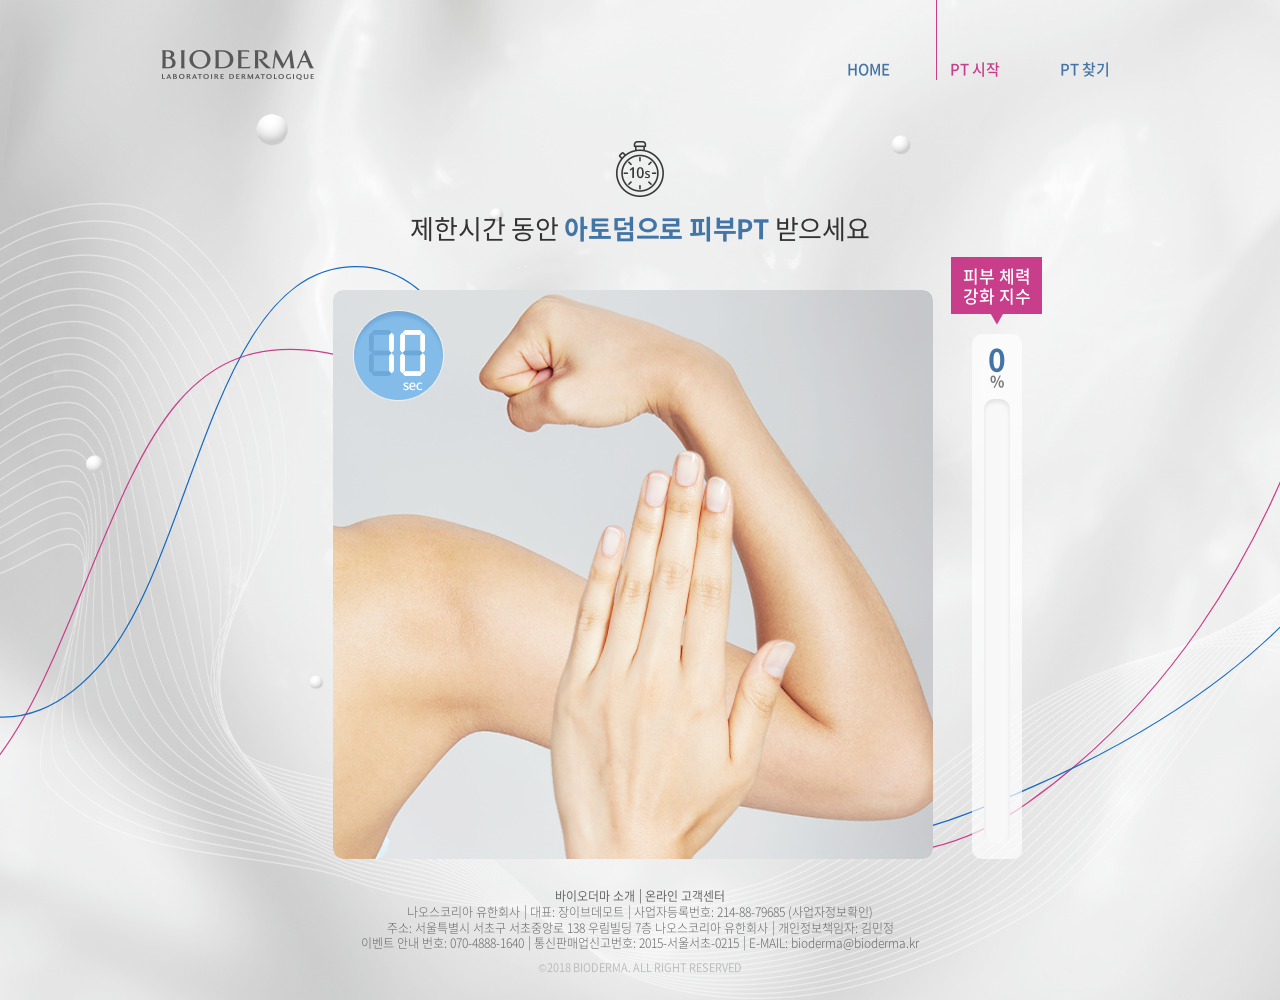
==== body_game.html @ 0d3c4e8d "피시 게임 수정" ====
<!DOCTYPE html>
<html lang="ko">
	<head>
		<meta charset="UTF-8">
		<title>Document</title>
		<link rel="stylesheet" href="./css/reset.css">
		<link rel="stylesheet" href="./css/style.css">
		<script src="./js/snap.svg-min.js"></script>
		<script src="./js/jquery-3.3.1.min.js"></script>
		<script src="./js/jquery-ui.min.js"></script>
		<script src="http://dmaps.daum.net/map_js_init/postcode.v2.js"></script>
		<script src="./js/main.js"></script>
	</head>
	<body>
		<div id="container">
			<div class="content sub game body-selected">
				<div id="header">
					<div class="inner">
						<div class="logo">
							<img src="./images/header_logo.png" alt="">
						</div>
						<ul class="menu">
							<li><a href="javascript:void(0)">HOME</a></li>
							<li class="is-active"><a href="javascript:void(0)">PT 시작</a></li>
							<li><a href="javascript:void(0)">PT 찾기</a></li>
						</ul>
					</div>
				</div>
				<div class="wrapper">
					<div class="balls"></div>
					<div class="svg-wrapper pink">
						<svg 
							 xmlns="http://www.w3.org/2000/svg"
							 xmlns:xlink="http://www.w3.org/1999/xlink"
							 width="2166.8px" height="1004.8px" id="svg-line-pink" class="svg-line" preserveAspectRatio="none">
							<path fill-rule="evenodd"  stroke="rgb(201, 62, 139)" stroke-width="1.2px" stroke-linecap="butt" stroke-linejoin="miter" fill="none"
								  d="M0.600,750.600 C0.600,750.600 66.530,800.747 149.600,616.600 C232.670,432.452 262.264,274.469 425.600,302.600 C588.936,330.731 652.941,556.025 729.600,665.600 C819.631,794.290 983.456,854.587 1126.600,753.600 C1259.350,659.946 1359.053,516.624 1418.600,330.600 C1478.147,144.576 1531.098,-40.179 1728.600,8.600 C1890.069,48.479 1925.967,153.386 2165.600,187.600 L2164.600,1003.600 L101.600,1003.600 L0.600,750.600 Z"/>
						</svg>
						<!--
<svg 
xmlns="http://www.w3.org/2000/svg"
xmlns:xlink="http://www.w3.org/1999/xlink"
id="svg-line-pink" class="svg-line" viewbox="150 180 2166 1004" preserveAspectRatio="none">
<path fill-rule="evenodd"  stroke="rgb(201, 62, 139)" stroke-width="1.2px" stroke-linecap="butt" stroke-linejoin="miter" fill="none"
d="M0.600,750.600 C0.600,750.600 66.530,800.747 149.600,616.600 C232.670,432.452 262.264,274.469 425.600,302.600 C588.936,330.731 652.941,556.025 729.600,665.600 C819.631,794.290 983.456,854.587 1126.600,753.600 C1259.350,659.946 1359.053,516.624 1418.600,330.600 C1478.147,144.576 1531.098,-40.179 1728.600,8.600 C1890.069,48.479 1925.967,153.386 2165.600,187.600 L2164.600,1003.600 L101.600,1003.600 L0.600,750.600 Z"/>
</svg>
-->
					</div>
					<div class="svg-wrapper blue">
						<svg 
							 xmlns="http://www.w3.org/2000/svg"
							 xmlns:xlink="http://www.w3.org/1999/xlink"
							 width="2069.8px" height="1017.8px" id="svg-line-blue" class="svg-line">
							<path fill-rule="evenodd"  stroke="rgb(23, 106, 193)" stroke-width="1.2px" stroke-linecap="butt" stroke-linejoin="miter" fill="none"
								  d="M0.600,680.600 C0.600,680.600 82.155,757.290 171.600,649.600 C261.045,541.910 280.444,259.368 420.600,256.600 C560.756,253.832 566.897,515.139 630.600,677.600 C686.709,820.696 856.548,870.751 1031.600,804.600 C1176.747,749.750 1434.281,627.135 1475.783,381.813 C1497.025,256.250 1497.677,2.360 1674.600,0.600 C1859.533,-1.239 1914.162,397.679 2058.600,398.600 L2068.600,1016.600 L8.600,1016.600 L0.600,680.600 Z"/>
						</svg>
					</div>
					<div class="visual-wrap">
						<div class="title-group">
							<div class="object">
								<img src="./images/game_obj_clock.png" alt="">
							</div>
							<div class="text">
								제한시간 동안 <b>아토덤으로 피부PT</b> 받으세요
							</div>
						</div>
						<div class="game-container">
							<div class="pre-layer"></div>
							<div class="frame">
								<div class="bg">
									<img src="./images/game_body_frame_01.png" alt="">
								</div>
								<div class="hand" id="hand">
									<img src="./images/game_hand2.png" alt="">
								</div>
								<div class="guide-text guide-obj">
									<div class="pre-count">3</div>
									<div class="text">
										제한시간 10초동안<br>
										<b>아토덤 크림을 빠르게 펴발라주면</b><br>
										스킨PT성공! 
									</div>
								</div>
								<div class="guide-line guide-obj">
									<img src="./images/game_pre_line.png" alt="">
								</div>
								<div class="timer">
									<div class="bg"></div>
									<div id="count">
										<img src="./images/timer_10.png" alt="">
									</div>
								</div>
							</div>
							<div class="gage-wrap">
								<div class="msg-box">
									<span>피부 체력</span>
									<span>강화 지수</span>
								</div>
								<div class="inner">
									<div class="percent">
										<span class="num" id="percent-num">0</span>
										<span>%</span>
									</div>
									<div class="gage-bg">
										<div class="gage" id="gage"></div>
									</div>
								</div>
							</div>
						</div>
					</div>
				</div>
				<div id="footer">
					<ul>
						<li><a href="#">바이오더마 소개</a></li>
						<li><a href="#">온라인 고객센터</a></li>
					</ul>
					<ul>
						<li>나오스코리아 유한회사</li>
						<li>대표: 장이브데모트</li>
						<li>사업자등록번호: 214-88-79685 <a href="#">(사업자정보확인)</a></li>
					</ul>
					<ul>
						<li>주소: 서울특별시 서초구 서초중앙로 138 우림빌딩 7층 나오스코리아 유한회사</li>
						<li>개인정보책임자: 김민정</li>
					</ul>
					<ul>
						<li>이벤트 안내 번호: 070-4888-1640</li>
						<li>통신판매업신고번호: 2015-서울서초-0215</li>
						<li>E-MAIL: bioderma@bioderma.kr</li>
					</ul>
					<p>©2018  BIODERMA.  ALL RIGHT RESERVED</p>
				</div>
			</div>
		</div>
		<div class="popup pt-pass" id="pt-pass">
			<button type="button" class="popup-close" data-popup="@close"></button>
			<div class="inner">
				<div class="title-block">
					<img src="./images/popup_title_img_cup.png" alt="">
					<h5>PT에 통과하셨습니다<i>!</i></h5>
					<p>당신에게 맞는 PT크림을 보내드릴게요</p>
				</div>
				<div class="tab-block">
					<div class="tab-wrapper init-state">
						<div class="tab light" data-tab-target="light">
							<div class="gage">
								<span></span>
								<span></span>
								<span></span>
								<span></span>
								<span class="bg"></span>
								<span class="bg"></span>
							</div>
							<div class="text">
								<p>라이트 PT</p>
								<span>Light</span>
							</div>
							<div class="view">
								view
							</div>
						</div>
						<div class="tab medium" data-tab-target="medium">
							<div class="gage">
								<span></span>
								<span></span>
								<span class="bg"></span>
								<span class="bg"></span>
								<span class="bg"></span>
								<span class="bg"></span>
							</div>
							<div class="text">
								<p>미디움 PT</p>
								<span>Medium</span>
							</div>
							<div class="view">
								view
							</div>
						</div>
						<div class="tab heavy" data-tab-target="heavy">
							<div class="gage">
								<span class="bg"></span>
								<span class="bg"></span>
								<span class="bg"></span>
								<span class="bg"></span>
								<span class="bg"></span>
								<span class="bg"></span>
							</div>
							<div class="text">
								<p>헤비 PT</p>
								<span>Heavy</span>
							</div>
							<div class="view">
								view
							</div>
						</div>
					</div>
					<div class="content-opened">
						<div class="tab-wrapper">
							<div class="tab" data-tab-target="light">
								<span>라이트 PT</span>
							</div>
							<div class="tab" data-tab-target="medium">
								<span>미디움 PT</span>
							</div>
							<div class="tab" data-tab-target="heavy">
								<span>헤비 PT</span>
							</div>
						</div>
						<div class="tab-contents">
							<div class="content light">
								<img src="./images/tab_content_light.png" alt="">
							</div>
							<div class="content medium">
								<img src="./images/tab_content_medium.png" alt="">
							</div>
							<div class="content heavy">
								<img src="./images/tab_content_heavy.png" alt="">
							</div>
						</div>
					</div>
				</div>
				<div class="check-block">
					<div class="check-wrapper">
						<div class="check is-checked">
							<div class="checkbox"></div>
						</div>
						<div class="check">
							<div class="checkbox"></div>
						</div>
						<div class="check">
							<div class="checkbox"></div>
						</div>
					</div>
				</div>
				<div class="check-guide-msg">
					체크리스트를 확인하고 나에게 맞는 PT 크림을 선택해주세요
				</div>
				<div class="input-block">
					<div class="input-group">
						<div class="guide">
							<span>이름</span>
						</div>
						<div class="input">
							<input type="text">
						</div>
					</div>
					<div class="input-group n3">
						<div class="guide">
							<span>전화번호</span>
						</div>
						<div class="input">
							<input type="tel">
							<span>-</span>
							<input type="tel">
							<span>-</span>
							<input type="tel">
						</div>
					</div>
					<div class="input-group">
						<div class="guide">
							<span>주소</span>
						</div>
						<div class="input">
							<input type="text" id="mb_addr1" readonly style="padding-right: 20px;text-overflow: ellipsis;">
							<button type="button" class="search find-addr"></button>
						</div>
					</div>
					<div class="input-group">
						<div class="guide">
							<span style="color: #ffffff;">주소2</span>
						</div>
						<div class="input">
							<input type="text">
						</div>
					</div>
				</div>
				<div class="input-guide-msg">
					입력하신 정보로 경품이 발송되니 정확하게 입력해주세요<br>
					부정확한 정보 입력으로 경품 미발송은 책임지지 않습니다
				</div>
				<div class="terms-block">
					<div class="terms-group">
						<a class="view-terms" data-popup="#terms1">
							*  개인 정보 수집 및 이용약관보기
							<img src="./images/terms_arrow.png" alt="">
						</a>
						<div class="check">
							<label for="agree1">개인 정보 수집 및 이용에 동의합니다</label>
							<input type="checkbox" class="" id="agree1">
							<span class="checkbox"></span>
							<label for="agree1" class="check-target"></label>
						</div>
					</div>
					<div class="terms-group">
						<a class="view-terms" data-popup="#terms2">
							*  개인 정보 취급 위탁 약관 보기
							<img src="./images/terms_arrow.png" alt="">
						</a>
						<div class="check">
							<label for="agree2">개인 정보 취급 위탁에 동의합니다</label>
							<input type="checkbox" id="agree2">
							<span class="checkbox"></span>
							<label for="agree2" class="check-target"></label>
						</div>
					</div>
				</div>
				<button type="button" class="btn-result">
					PT 결과 보기
				</button>
			</div>
		</div>
		<div class="popup pt-result" id="pt-result">
			<button type="button" class="popup-close" data-popup="@close"></button>
			<div class="inner">
				<div class="title-block custom-border">
					<img src="./images/popup_title_img_medi.png" alt="">
					<div class="wrap">
						<h5>PT 결과</h5>
						<p>
							<span>Crème</span>
							<span>PP Baume</span>
							<span>Intensive Baume</span>
						</p>
					</div>
				</div>
				<div class="text-block">
					<p class="your-status">
						미디움 PT를 선택한 당신은 <b>만성 건성</b>입니다
					</p>
					<p class="need">
						아토덤 PP밤으로 피부 PT가 필요합니다
					</p>
				</div>
				<div class="img-block">
					<img src="./images/popup_atoderm_img.png" alt="">
				</div>
				<div class="table-block custom-border">
					<div class="table">
						<div class="row">
							<div class="col icon _1"></div>
							<div class="col"><span>이름</span></div>
							<div class="col"><span>안 다 영</span></div>
						</div>
						<div class="row">
							<div class="col icon _2"></div>
							<div class="col"><span>선택한 PT</span></div>
							<div class="col"><span>미디움 PT</span></div>
						</div>
						<div class="row">
							<div class="col icon _3"></div>
							<div class="col"><span>현재 상태</span></div>
							<div class="col"><span>만성 건성</span></div>
						</div>
						<div class="row">
							<div class="col icon _4"></div>
							<div class="col"><span>필요한 PT 크림</span></div>
							<div class="col"><span>아토덤 PP밤</span></div>
						</div>
					</div>
					<div class="guide-msg">(선택하신 PT에 맞는 샘플 키트는 다음주에 일괄 배송됩니다)</div>
				</div>
				<div class="caution-block">
					<p>- 부정한 방법으로 이벤트 참여시 당첨 선발에서 제외됩니다.</p>
					<p>- 입력하신 정보로 경품이 발송되오니 부정확한 정보 입력으로 인한 경품 미발송은 책임지지 않습니다.</p>
					<p>- 개인정보취급 및 수집/위탁 약관에 미동의시 이벤트에 참여할 수 없습니다.</p>
					<p>- 이벤트 일정 및 경품은 사정에 따라 변경 될 수 있습니다. 변경 시 홈페이지에서 재공지됩니다.</p>
					<p>- 이벤트 및 경품 문의  dy.ahn@minivertising.kr </p>
					<p>070-4888-3804(평일 10:00~18:00/점심시간 제외 13:00~14:00)</p>
				</div>
			</div>
		</div>
		<div class="popup terms _1" id="terms1">
			<button type="button" class="popup-close" data-popup="@close"></button>
			<div class="inner">
				<img src="./images/popup_terms1_cnt.jpg" alt="">
			</div>
		</div>
		<div class="popup terms _2" id="terms2">
			<button type="button" class="popup-close" data-popup="@close"></button>
			<div class="inner">
				<img src="./images/popup_terms2_cnt.jpg" alt="">
			</div>
		</div>
		<!--		<input type="button" id="sample-btn" data-popup="#pt-pass">-->
		<script type="text/javascript">
			$(window).on('load', function() {
				//				$('#sample-btn').trigger('click');
			});

			$('#pt-pass .check-block .check').on('click', function() {
				var $parent = $(this).parent();
				$parent.find('.check').not(this).removeClass('is-checked');
				$(this).addClass('is-checked');
				//				$('.tab-contents').find('.content').not(tabTarget).hide();
				//				$('.tab-contents').find('.'+tabTarget).show();
			});

			$('.tab-wrapper .tab').on('click', function() {
				var $parent = $(this).parent();
				var tabTarget = $(this).data('tab-target');
				if($parent.hasClass('init-state')) {
					$('.tab-block .content-opened').show();
					//					$('.tab-contents').find('.content').not(tabTarget).hide();
					//					$('.tab-contents').find.(tabTarget).show();
				}
				$('.tab-contents').find('.content').not(tabTarget).hide();
				$('.tab-contents').find('.'+tabTarget).show();
			})
			$('#hand').draggable({
				axis: "x",
				revert: true,
				revertDuration: 250,
				snap: true,
				snapMode: "inner",
				start: function( event, ui ) {
					if(!gameController.firstPower) {
						gameController.firstPower = true;
						timer(0);
					}
				},
				drag: function( event, ui ) {
					gameController.dragging = true;
					if(gameController.point<=gameController.goalPoint) {
						setTimeout(function() {
							var percentage = Math.floor((gameController.point/gameController.goalPoint)*100);
							gameController.point++;
							$('#percent-num').text(percentage);
							$('#gage').css('height', percentage+'%');
						}, 10);
					} else {
						$('.frame .bg img').attr('src', './images/game_body_frame_07.png');
						//						alert("게임 클리어")
						gameController.clearFlag = true;
						return false;
					}
				},
				stop: function( event, ui) {
					gameController.dragging = false;
					if(!gameController.clearFlag) {
						gageDown();
					}
				}
			});

			//			수정 안되게
			var gameController = {
				firstPower: false,
				dragging: false,
				clearFlag: false,
				overFlag: false,
				point: 0,
				time: 10,
				goalPoint: 300
			}

			function gageDown() {
				if(!gameController.dragging && gameController.point>0) {
					setTimeout(function() {
						var percentage = Math.floor((gameController.point/gameController.goalPoint)*100);
						gameController.point--;
						$('#percent-num').text(percentage);
						$('#gage').css('height', percentage+'%');
						gageDown();
					}, 30);
				} else {
					return false;
				}
			}

			function timer(time) {
				if(gameController.time>0) {
					if(!gameController.clearFlag && !gameController.overFlag) {
						setTimeout(function() {
							gameController.time--;
							if(gameController.point<30) {
								$('.frame .bg img').attr('src', './images/game_body_frame_01.png');
						    } else if(gameController.point>30 && gameController.point<70) {
								$('.frame .bg img').attr('src', './images/game_body_frame_02.png');	
							} else if(gameController.point>70 && gameController.point<150) {
								$('.frame .bg img').attr('src', './images/game_body_frame_03.png');	
							} else if(gameController.point>150 && gameController.point<190) {
								$('.frame .bg img').attr('src', './images/game_body_frame_04.png');	
							} else if(gameController.point>190 && gameController.point<240) {
								$('.frame .bg img').attr('src', './images/game_body_frame_05.png');	
							} else if(gameController.point>240 && gameController.point<280) {
								$('.frame .bg img').attr('src', './images/game_body_frame_06.png');	
							} else {
								$('.frame .bg img').attr('src', './images/game_body_frame_07.png');
							}
							$('#count img').attr('src', './images/timer_'+gameController.time+'.png');
							timer(1000);
						}, time);
					}
				} else {
					//					time out!
					alert("게임 오버");
					gameController.overFlag = true;
					gameController.point = 0;
					gameController.firstPower = false;
					gameController.dragging = false;
				}
			}
			//			var svg1 = document.getElementById("svg-shape1");
			//			var svg2 = document.getElementById("svg-shape2");
			//			var s1 = Snap(svg1);
			//			var s2 = Snap(svg2);
			//
			//			var svgPath1 = Snap.select('#svg-path1');
			//			var svgPath2 = Snap.select('#svg-path2');
			//
			//			var svg1Points = svgPath1.node.getAttribute('d');
			//			var svg2Points = svgPath2.node.getAttribute('d');
			//
			//			svgPath1.animate({ d: svg2Points }, 1800, mina.easeinout, svgChange(svgPath1, svg2Points));  
			//			svgPath2.animate({ d: svg1Points }, 1800, mina.easeinout, svgChange(svgPath2, svg1Points));  
			//
			//
			//			function svgChange(el, currentPoints) {
			//				var targetPoints = '';
			//				if(currentPoints == svg1Points) {
			//					targetPoints = svg2Points;
			//				} else {
			//					targetPoints = svg1Points;
			//				}
			//				setTimeout(function() {
			//					el.animate({ d: targetPoints }, 1800, mina.easeinout, svgChange(el, targetPoints));
			//				}, 1800);
			//			}
			//
			//			(function($){
			//				var x;
			//				var y;
			//				var waves = $('.wave').each(function(){
			//					this.np = 0;
			//					this.ep = 0;
			//					this.yp = 0;
			//					this.lv = this.getAttribute('data-wave')*1;
			//				});
			//				function move(){
			//					this.ep = this.lv*x;
			//					this.yp = this.lv*y;
			//				}
			//				function loop() {
			//					this.np = this.np + (this.ep - this.np)*0.1;
			//					this.yp = this.yp + (this.yp - this.yp)*0.1;
			//					this.style.transform = "translate("+this.np+'px'+", "+this.yp+'px'+")";
			//					//			this.style.transform = "translate("+this.np+'px'+")";
			//				}
			//				$(window).on('mousemove', function(e){
			//					x = (e.clientX - $(window).width()/2) / 50;
			//					y = (e.clientY - $(window).height()/2) / 50;
			//					waves.each(move);
			//				});
			//
			//				setInterval(function(){
			//					waves.each(loop);
			//				},33);
			//			})(jQuery);

		</script>
	</body>
</html>
---- css/style.css ----
@font-face {
	font-family: 'Noto Sans Korean';
	font-style: normal;
	font-weight: 100;
	src: local("Noto Sans Thin"), local("NotoSans-Thin"), url(../fonts/NotoSansKR-Thin.eot), url(../fonts/NotoSansKR-Thin.eot?#iefix) format("embedded-opentype"), url(../fonts/NotoSansKR-Thin.woff) format("woff"), url(../fonts/NotoSansKR-Thin.otf) format("opentype");
}

@font-face {
	font-family: 'Noto Sans Korean';
	font-style: normal;
	font-weight: 300;
	src: local("Noto Sans Light"), local("NotoSans-Light"), url(../fonts/NotoSansKR-Light.eot), url(../fonts/NotoSansKR-Light.eot?#iefix) format("embedded-opentype"), url(../fonts/NotoSansKR-Light.woff) format("woff"), url(../fonts/NotoSansKR-Light.otf) format("opentype");
}

@font-face {
	font-family: 'Noto Sans Korean';
	font-style: normal;
	font-weight: 400;
	src: local("Noto Sans DemiLight"), local("NotoSans-DemiLight"), url(../fonts/NotoSansKR-DemiLight.eot), url(../fonts/NotoSansKR-DemiLight.eot?#iefix) format("embedded-opentype"), url(../fonts/NotoSansKR-DemiLight.woff) format("woff"), url(../fonts/NotoSansKR-DemiLight.otf) format("opentype");
}

@font-face {
	font-family: 'Noto Sans Korean';
	font-style: normal;
	font-weight: 500;
	src: local("Noto Sans Regular"), local("NotoSans-Regular"), url(../fonts/NotoSansKR-Regular.eot), url(../fonts/NotoSansKR-Regular.eot?#iefix) format("embedded-opentype"), url(../fonts/NotoSansKR-Regular.woff) format("woff"), url(../fonts/NotoSansKR-Regular.otf) format("opentype");
}

@font-face {
	font-family: 'Noto Sans Korean';
	font-style: normal;
	font-weight: 700;
	src: local("Noto Sans Medium"), local("NotoSans-Medium"), url(../fonts/NotoSansKR-Medium.eot), url(../fonts/NotoSansKR-Medium.eot?#iefix) format("embedded-opentype"), url(../fonts/NotoSansKR-Medium.woff) format("woff"), url(../fonts/NotoSansKR-Medium.otf) format("opentype");
}

@font-face {
	font-family: 'Noto Sans Korean';
	font-style: normal;
	font-weight: 800;
	src: local("Noto Sans Bold"), local("NotoSans-Bold"), url(../fonts/NotoSansKR-Bold.eot), url(../fonts/NotoSansKR-Bold.eot?#iefix) format("embedded-opentype"), url(../fonts/NotoSansKR-Bold.woff) format("woff"), url(../fonts/NotoSansKR-Bold.otf) format("opentype");
}

*,
*:before,
*:after {
	-webkit-box-sizing: border-box;
	box-sizing: border-box;
	margin: 0;
	padding: 0;
	line-height: 1.3;
	font-family: "Noto Sans Korean", sans-serif;
}

html, body {
	margin: 0;
	padding: 0;
	height: 100%;
	line-height: 1.2;
	color: #333333;
}
input[type="text"],
input[type="tel"],
button {
	font-family: "Noto Sans Korean", sans-serif;
}
button {
	cursor: pointer;
}
input[type="checkbox"] {
	position: absolute;
	top: 2px;
	right: 5px;
	font-size: 0;
	cursor: pointer;
	background: none;
	border: 0;
	z-index: 3;
	width: 13px;
	height: 13px;
	border-radius: 0;
	-webkit-appearance: none;
	-moz-appearance: none;
	appearance: none;
	-webkit-tap-highlight-color: none;
}
input[type="checkbox"]:focus {
	outline: 0;
	background: none;
}

#header {
	position: fixed;
	top: 0;
	left: 0;
	right: 0;
	z-index: 98;
}
#header .inner {
	position: relative;
	min-width: 1000px;
	max-width: 1000px;
	margin: 0 auto;
	padding: 60px 0;
}
#header .logo {
	position: absolute;
	top: 50px;
	left: 22px;
}
#header .menu {
	float: right;
	font-size: 0;
}
#header .menu li {
	display: inline-block;
	position: relative;
	padding: 0 30px;
	font-size: 15px;
	font-weight: 700;
	color: #4374a6;
}
#header .menu li:hover,
#header .menu li.is-active {
	color: #c93e8b;
}
#header .menu li:after {
	content: '';
	position: absolute;
	display: block;
	left: 16px;
	bottom: 0;
	height: 0;
	width: 1px;
	background: #c93e8b;
}
#header .menu li.is-active:after {
	height: 93px;
}
#footer {
	position: fixed;
	width: 100%;
	bottom: 0;
	left: 0;
	padding: 25px 0;
	background: rgba(255, 255 ,255 ,0.3);
	text-align: center;
	z-index: 98;
}
#footer ul {
	display: block;
	font-size: 0;
}
#footer ul li {
	display: inline-block;
	position: relative;
	font-size: 12px;
	margin-right: 10px;
	font-weight: 300;
	color: #686868;
}
#footer ul li:last-child {
	margin-right: 0;
}
#footer ul:first-child li {
	font-weight: 500;
}
#footer ul li:after {
	content: "|";
	display: inline-block;
	position: absolute;
	top: -1px;
	right: -7px;
}
#footer ul li:last-child:after {
	content: none;
}
#footer p {
	margin-top: 9px;
	font-size: 11px;
	color: #b9b9b9;
}
.content.main {
	position: relative;
	height: 100vh;
	min-height: 1000px;
	background: url(../images/main_bottom_line.png), url(../images/main_bg.png);
	background-position: 50% 100%, 50%;
	background-size: 100% 798px, cover;
	background-repeat: no-repeat;
/*	background: url(../images/main_bg.png) 50% / cover no-repeat;*/
}
.content.sub {
	position: relative;
	height: 100vh;
	min-height: 1000px;
	background: url(../images/sub_bottom_line.png), url(../images/main_bg.png);
	background-position: 50% 100%, 50%;
	background-size: 100% 798px, cover;
	background-repeat: no-repeat;
}
.content > .wrapper {
	text-align: center;
	font-size: 0;
	height: 100%;
}
.content .wrapper .balls {
	position: absolute;
	top: 11.4%;
	left: 6.7%;
	width: 76%;
	height: 63.5%;
	background: url(../images/main_balls.png) 0 0 / cover no-repeat;
	z-index: 4;
	pointer-events: none;
}
.content > .wrapper .visual-wrap {
	position: relative;
	display: inline-block;
	z-index: 9;
}
.content.main > .wrapper .visual-wrap {
	width: 800px;
	height: 800px;
	top: 50%;
	margin-top: -400px;
}
.content.main .visual-wrap svg {
	position: absolute;
	top: 0;
	left: 0;
}
.content.main .visual-wrap .title,
.content.main .visual-wrap .people {
	position: absolute;
	will-change: transform;
	-webkit-transition-timing-function: ease-out;
	transition-timing-function: ease-out;
}
/*
.content.main .visual-wrap .back {
	top: 170px;
	left: 50%;
	margin-left: -353px;
	z-index: 1;
}
*/
.content.main .visual-wrap .people {
	top: 125px;
	left: 50%;
	margin-left: -314px;
	z-index: 2;
}
/*
.content.main .visual-wrap .front {
	top: 343px;
	left: 50%;
	margin-left: -33px;
	z-index: 3;
}
*/
.content.main .visual-wrap .title {
	top: 140px;
	left: 50%;
	margin-left: -400px;
	z-index: 3;
}
.content.main .visual-wrap .text-group {
	position: absolute;
	top: 224px;
	left: 50%;
	margin-left: 50px;
	min-width: 450px;
	z-index: 4;
}
.content.main .visual-wrap .text-group p {
	font-size: 18px;
	font-weight: 300;
	color: #4374a6;
	text-align: left;
	letter-spacing: -0.5px;
	line-height: 14px;
	margin-top: 5px;
	word-break: keep-all;
}
.content.main .visual-wrap .text-group p:first-child {
	font-weight: 700;
	margin-top: 0;
	margin-bottom: 12px;
}
.content.main .visual-wrap .btn-group {
	position: absolute;
	top: 486px;
	left: 50%;
	margin-left: 210px;
	z-index: 4;
}
.content.main .visual-wrap .btn-group button {
	display: block;
	width: 206px;
	height: 50px;
	border-radius: 23px;
	background-color: #4374a6;
	font-size: 19px;
	font-weight: 500;
	color: #ffffff;
}
.content.main .visual-wrap .btn-group button:last-child {
	background-color: #84bce9;
	margin-top: 19px;
}
.content.sub > .wrapper {
	display: table;
	table-layout: fixed;
	width: 100%;
	height: 100%;
	overflow: hidden;
}
.content.sub > .wrapper .visual-wrap {
	width: 100%;
	display: table-cell;
	vertical-align: middle;
}
.content.sub > .wrapper .visual-wrap .title-group {
	margin-bottom: 45px;
}
.content.game > .wrapper .visual-wrap .title-group .object {
	width: 48px;
	height: 56px;
	margin: 0 auto 15px;
}
.content.game .game-container .guide-obj {
	display: none;
}
.content.game .game-container.started .pre-layer {
/*	display: none;*/
}
.content.game .pre-layer {
	display: none;
	position: fixed;
	top: 120px;
	left: 0;
	right: 0;
	bottom: 133px;
	background: rgba(0, 0, 0, 0.8);
	z-index: 100;
/*	height: calc(100% - 253px);*/
}
.content.sub > .wrapper .visual-wrap .title-group .text {
	font-size: 32px;
	font-weight: 500;
	color: #333333;
	letter-spacing: -0.25px;
}
.content.sub > .wrapper .visual-wrap .title-group .text b {
	font-weight: 800;
	color: #4374a6;
}
.content.game .visual-wrap .game-container {
	font-size: 0;
	position: relative;
	z-index: 4;
}
.content.game .visual-wrap .game-container .frame {
	display: inline-block;
	position: relative;
	width: 656px;
	height: 622px;
	margin-left: 75px;
	margin-right: 39px;
	background: #ffffff;
	border-radius: 10px;
	overflow: hidden;
}
.content.game .visual-wrap .game-container .frame .timer {
	position: absolute;
	left: 20px;
	top: 20px;
	width: 91px;
	height: 91px;
	z-index: 101;
}
.content.game .visual-wrap .game-container .frame .timer .bg {
	background: url(../images/game_timer.png) center / cover no-repeat;
	height: 100%;
}
.content.game .visual-wrap .game-container .frame .timer #count {
	position: absolute;
	top: 0;
	left: 0;
	right: 0;
	bottom: 0;
}
.content.game .visual-wrap .game-container .frame .timer #count img {
	position: absolute;
	left: 16px;
	top: 20px;
}
.content.game .visual-wrap .game-container .frame > .bg img {
	width: 100%;
}
.content.game .visual-wrap .game-container .frame .hand {
	position: absolute;
	bottom: -175px;
	left: 17px;
	z-index: 100;
}
.content.game .visual-wrap .game-container .frame .hand img {
	width: 397px;
	height: 560px;
}
.content.game.body-selected .visual-wrap .game-container .frame .hand {
	left: 216px;
}
.content.game.body-selected .visual-wrap .game-container .frame .hand img {
	width: 248px;
	height: 585px;
}
.content.game .visual-wrap .game-container .frame .guide-text {
	position: absolute;
	top: 32px;
	left: 0;
	right: 0;
	text-align: center;
	z-index: 100;
}
.content.game .visual-wrap .game-container .frame .guide-text .pre-count {
	font-size: 60px;
	font-weight: 700;
	color: #84bce9;
	letter-spacing: -0.5px;
	margin-bottom: 20px;
}
.content.game .visual-wrap .game-container .frame .guide-text .text {
	font-size: 24px;
	letter-spacing: -0.25px;
	color: #ffffff;
}
.content.game .visual-wrap .game-container .frame .guide-line {
	position: absolute;
	bottom: 174px;
	left: 170px;
	z-index: 100;
}
.content.game .visual-wrap .game-container .gage-wrap {
	display: inline-block;
	position: relative;
	width: 50px;
	height: 563px;
	vertical-align: bottom;
}
.content.game .visual-wrap .game-container .gage-wrap .msg-box {
	position: absolute;
	top: -77px;
	left: -21px;
	width: 91px;
	height: 68px;
	padding-top: 10px;
	background: url(../images/game_gage_msg_bg.png) 0 0 / 91px 68px no-repeat;
}
.content.game .visual-wrap .game-container .gage-wrap .msg-box span {
	display: block;
	font-size: 17px;
	font-weight: 700;
	line-height: 1;
	color: #ffffff;
}
.content.game .visual-wrap .game-container .gage-wrap .msg-box span:first-child {
	margin-bottom: 3px;
}
.content.game .visual-wrap .game-container .gage-wrap .inner {
	width: 100%;
	height: 100%;
	position: relative;
	padding: 65px 12px 15px 12px;
	background: rgba(255, 255, 255, 0.68);
	border-radius: 10px;
}
.content.game .visual-wrap .game-container .gage-wrap .inner .gage-bg {
	position: relative;
	width: 100%;
	height: 100%;
	background: #f8f8f8;
	-webkit-box-shadow: inset 0px 3px 4px 0px rgba(0, 0, 0, 0.09);
	box-shadow: inset 0px 3px 4px 0px rgba(0, 0, 0, 0.09);
	border-radius: 10px;
	overflow: hidden;
}
.content.game .visual-wrap .game-container .gage-wrap .inner .gage {
	position: absolute;
	bottom: 0;
	left: 0;
	height: 0%;
	width: 100%;
	background: #84bce9;
	border-radius: 10px;
	-webkit-transition: height 0.07s ease-in-out;
	transition: height 0.07s ease-in-out;
}
.content.game .visual-wrap .game-container .gage-wrap .inner .percent {
	position: absolute;
	top: 10px;
	left: 50%;
	-webkit-transform: translateX(-50%);
	transform: translateX(-50%);
}
.content.game .visual-wrap .game-container .gage-wrap .inner .percent span {
	display: block;
	font-size: 15px;
	font-weight: 800;
	color: #797979;
	line-height: 1;
}
.content.game .visual-wrap .game-container .gage-wrap .inner .percent .num {
	font-size: 30px;
	color: #4374a6;
}
.content.sub {
	min-width: 1200px;
	overflow: hidden;
}
.content.sub .svg-wrapper {
	position: absolute;
	width: 100%;
	height: auto;
}
.content.sub .svg-wrapper.pink { left: -150px; left: -7.8%; bottom: -200px; bottom: -5.5%; }
.content.sub .svg-wrapper.blue { left: -100px; left: -5.2%; bottom: -180px; bottom: -2.8%; }

.content.gate > .wrapper .visual-wrap .title-group {
	margin-bottom: 64px;
}
.content.gate > .wrapper .visual-wrap .title-group .object {
	width: 52px;
	height: 40px;
	margin: 0 auto 17px;
}
.content.gate > .wrapper .visual-wrap .title-group span {
	display: block;
	font-size: 20px;
	color: #333333;
	margin-top: 5px;
}
.content.gate > .wrapper .visual-wrap .btn-group {
	position: relative;
	text-align: center;
	font-size: 0;
	padding-bottom: 50px;
	z-index: 5;
}
.content.gate > .wrapper .visual-wrap .btn-group .btn {
	display: block;
	margin-right: 29px;
}
.content.gate > .wrapper .visual-wrap .btn-group .btn:last-child {
	margin-right: 0;
}

.content.find {
/*	background: url(../images/find_texture_bg.png) center / cover no-repeat !important;*/
	background: url(../images/find_ball_bg.png), url(../images/find_colorline_bg.png), url(../images/find_texture_bg.png);
	background-size: 88.4% auto, cover, cover;
	background-position: 43% 128px, 50% 128px, 50% 0;
	background-repeat: no-repeat;
	overflow: auto !important;
	height: auto;
}
.content.find .scroll-content {
	padding: 189px 0 45px;
}
.content.find .scroll-content .title-group {
	margin: 0 0 39px;
	text-align: center;
}
.content.find .scroll-content .title-group .object {
	margin-bottom: 18px;
}
.content.find .scroll-content .title-group .text h3 {
	font-size: 32px;
	font-weight: 500;
	margin-bottom: 24px;
}
.content.find .scroll-content .title-group .text h3 b {
	color: #4374a6;
	font-weight: 800;
}
.content.find .scroll-content .title-group .text p {
	font-size: 22px;
	font-weight: 500;
	margin-bottom: 5px;
}
.content.find .scroll-content .title-group .text span {
	font-size: 18px;
	font-weight: 500;
}
.content.find .scroll-content .checklist {
	position: relative;
	width: 909px;
	height: 1713px;
	margin: 0 auto;
	background: url(../images/find_checklist_bg.png) 0 0 / 909px 1713px no-repeat;
}
.content.find .scroll-content .checklist button {
	position: absolute;
	left: 508px;
	cursor: pointer;
}
.content.find .scroll-content .checklist button.season {top:518px;}
.content.find .scroll-content .checklist button.chronic {top:996px;}
.content.find .scroll-content .checklist button.problem {top:1477px;}

.content.find #footer {
	position: static;
}




/*popup*/
html.menu-opened,
html.popup-opened {
	overflow: hidden;
}
.popup-wrap {
	position: fixed;
	top: 0;
	left: 0;
	width: 100%;
	height: 100%;
	/* z-index: 2000; */
	z-index: 99;
	overflow-y: scroll;
	overflow-x: auto;
	font-size: 0;
	/*	line-height: 0;*/
	opacity: 0;
	text-align: center;
	white-space: normal;
	word-break: normal;
	word-wrap: normal;
	background: rgba(0, 0, 0, 0.7);
	-webkit-transition: opacity 0.1s ease;
	transition: opacity 0.1s ease;
}
.popup-wrap, .popup {
	display: none;
}
.popup-wrap.is-opened {
	display: block;
	opacity: 1;
}
.popup-wrap:before {
	content: "";
	display: inline-block;
	height: 100%;
	vertical-align: middle;
}
.popup-wrap .popup {
	display: inline-block;
}
.popup {
	position: relative;
	margin: 20px;
	border-radius: 5px;
	padding: 7px;
	background: #4374a6;
	vertical-align: middle;
	/*	line-height: 100%;*/
	white-space: normal;
	word-break: keep-all;
	word-wrap: break-word;
	text-align: left;
	-webkit-transform: scale(0);
	transform: scale(0);
	-webkit-transition: all 0.15s ease;
	transition: all 0.15s ease;
}
.popup .popup-close {
	position: absolute;
	top: 13px;
	right: 13px;
	width: 28px;
	height: 28px;
	border-radius: 50%;
	background: url(../images/popup_close.png) center / 14px 14px no-repeat #c93e8b;
}
.popup .inner {
	background: #ffffff;
	border-radius: 5px;
}
.popup .inner .title-block {
	text-align: center;
}
.popup-wrap.is-opened .popup {
	-webkit-transform: scale(1);
	transform: scale(1);
}
.popup.pt-pass {
	width: 535px;
}
.popup.pt-pass > .inner {
	padding: 47px 0 43px;
	background: url(../images/popup_ptpass_inner_bg.jpg) center / cover no-repeat;
}
.popup.pt-pass .title-block {
	margin-bottom: 17px;
}
.popup.pt-pass .title-block h5 {
	margin: 14px 0 2px;
	font-size: 22px;
	font-weight: 800;
	color: #333333;
}
.popup.pt-pass .title-block p {
	font-size: 16px;
	font-weight: 500;
}
.popup.pt-pass .tab-block {
	width: 391px;
	position: relative;
	margin: 0 auto;
	overflow: hidden;
}
.popup.pt-pass .tab-block .tab-wrapper {
	font-size: 0;
}
.popup.pt-pass .tab-block .tab-wrapper .tab {
	width: 33.3%;
	display: inline-block;
	text-align: center;
}
.popup.pt-pass .tab-block .tab-wrapper .tab:last-child {
	width: 33.4%;
}
.popup.pt-pass .tab-block .tab-wrapper .tab.light {background: #84b1e0;}
.popup.pt-pass .tab-block .tab-wrapper .tab.medium {background: #5e94cb;}
.popup.pt-pass .tab-block .tab-wrapper .tab.heavy {background: #4374a6;}

.popup.pt-pass .tab-block .tab-wrapper.init-state .tab {
	padding: 47px 0 27px;
	font-size: 0;
	cursor: pointer;
}
.popup.pt-pass .tab-block .tab-wrapper.init-state .tab .gage {
	display: inline-block;
	margin-bottom: 20px;
}
.popup.pt-pass .tab-block .tab-wrapper.init-state .tab .gage span {
	display: block;
	width: 20px;
	height: 4px;
	margin-bottom: 2px;
	border-radius: 3px;
	background: rgba(255, 255, 255, 0.2);
}
.popup.pt-pass .tab-block .tab-wrapper.init-state .tab .gage span.bg {
	background: rgba(255, 255, 255, 1);
}
.popup.pt-pass .tab-block .tab-wrapper.init-state .tab .gage span:last-child {
	margin-bottom: 0;
}
.popup.pt-pass .tab-block .tab-wrapper.init-state .tab .text {
	color: #ffffff;
	margin-bottom: 41px;
}
.popup.pt-pass .tab-block .tab-wrapper.init-state .tab .text p {
	font-size: 17px;
	font-weight: 700;
	margin-bottom: 2px;
}
.popup.pt-pass .tab-block .tab-wrapper.init-state .tab .text span {
	font-size: 13px;
	font-weight: 400;
}
.popup.pt-pass .tab-block .tab-wrapper.init-state .tab .view {
	position: relative;
	display: inline-block;
	font-size: 13px;
	font-weight: 300;
	color: #ffffff;
}
.popup.pt-pass .tab-block .tab-wrapper.init-state .tab .view:after {
	content: "";
	display: block;
	width: 100%;
	height: 1px;
	position: absolute;
	bottom: -6px;
	left: 0;
	background: #ffffff;
}
.popup.pt-pass .content-opened {
	display: none;
	position: absolute;
	top: 0;
	left: 0;
	width: 100%;
	height: 225px;
}
.popup.pt-pass .content-opened .tab-wrapper .tab {
	height: 40px;
	position: relative;
	cursor: pointer;
}
.popup.pt-pass .content-opened .tab-wrapper .tab span {
	position: absolute;
	display: block;
	width: 100%;
	top: 50%;
	left: 50%;
	transform: translate(-50%, -50%);
	font-size: 17px;
	font-weight: 700;
	color: #ffffff;
}
.popup.pt-pass .tab-block .tab-contents {
	position: absolute;
	left: 0;
	bottom: 0;
	width: 391px;
	height: 185px;
}
.popup.pt-pass .tab-block .content {
	position: absolute;
	display: none;
	text-align: center;
	width: 100%;
	height: 100%;
	padding-top: 28px;
}
.popup.pt-pass .tab-block .content.light {background: #84b1e0;}
.popup.pt-pass .tab-block .content.medium {background: #5e94cb;}
.popup.pt-pass .tab-block .content.heavy {background: #4374a6;}
.popup.pt-pass .check-block {
	width: 391px;
	padding: 13px 0 15px;
	margin: 0 auto;
	font-size: 0;
}
.popup.pt-pass .check-block .check-wrapper .check {
	display: inline-block;
	width: 33.3%;
	cursor: pointer;
}
.popup.pt-pass .check-block .check-wrapper .check:last-child {
	width: 33.4%;
}
.popup.pt-pass .check-block .check-wrapper .check .checkbox {
	width: 12px;
	height: 12px;
	margin: 0 auto;
	background: #ebebeb;
	border: 1px solid #b7b7b7;
	border-radius: 50%;
}
.popup.pt-pass .check-block .check-wrapper .check.is-checked .checkbox {
	background: #c93e8b;
	border: 1px solid #c93e8b;
}
.popup.pt-pass .check-guide-msg {
	text-align: center;
	margin-bottom: 22px;
	font-size: 13px;
	font-weight: 300;
}
.popup.pt-pass .input-block {
	width: 391px;
	margin: 0 auto 18px;
}
.popup.pt-pass .input-block .input-group {
	font-size: 0;
	margin-bottom: 5px;
}
.popup.pt-pass .input-block .input-group:last-child {
	margin-bottom: 0;
}
.popup.pt-pass .input-block .input-group .guide {
	width: 100px;
	height: 30px;
	display: inline-block;
	padding-left: 33px;
}
.popup.pt-pass .input-block .input-group .guide span {
	font-size: 15px;
	font-weight: 300;	
	vertical-align: middle;
}
.popup.pt-pass .input-block .input-group .input {
	display: inline-block;
	position: relative;
	width: 243px;
	vertical-align: middle;
}
.popup.pt-pass .input-block .input-group .input input[type="text"],
.popup.pt-pass .input-block .input-group .input input[type="tel"] {
	background: #f8f8f8;
	height: 30px;
	width: 100%;
	vertical-align: middle;
	padding-left: 10px;
}
.popup.pt-pass .input-block .input-group.n3 .input input[type="text"],
.popup.pt-pass .input-block .input-group.n3 .input input[type="tel"] {
	width: 69px;
}
.popup.pt-pass .input-block .input-group.n3 .input span {
	display: inline-block;
	width: 18px;
	font-size: 15px;
	font-weight: 300;
	vertical-align: middle;
	text-align: center;
}
.popup.pt-pass .input-block .input-group .input .search {
	display: block;
	position: absolute;
	top: 6px;
	right: 6px;
	width: 17px;
	height: 17px;
	background: url(../images/input_search.png) 0 0 / cover no-repeat;
}
.popup.pt-pass .input-guide-msg {
	text-align: center;
	margin-bottom: 12px;
	font-size: 12px;
	color: #444444;
	font-weight: 400;
}
.popup.pt-pass .terms-block {
/*	width: 391px;*/
	width: 405px;
	margin: 0 auto;
}
.popup.pt-pass .terms-block .terms-group {
	overflow: hidden;
}
.popup.pt-pass .terms-block .terms-group .view-terms {
	display: block;
	float: left;
	position: relative;
	width: 185px;
	cursor: pointer;
	font-size: 12px;
	font-weight: 700;
	color: #717171;
	padding-left: 5px;
	margin-bottom: 3px;
}
.popup.pt-pass .terms-block .terms-group .view-terms img {
	position: absolute;
	display: block;
	right: 0;
	top: 1px;
}
.popup.pt-pass .terms-block .terms-group .check {
	float: right;
	display: inline-block;
	width: 205px;
	position: relative;
	padding-right: 13px;
}
.popup.pt-pass .terms-block .terms-group .check label {
	display: inline-block;
	cursor: pointer;
	font-size: 12px;
	font-weight: 400;
	color: #717171;
}
.popup.pt-pass .terms-block .terms-group .check input[type="checkbox"] {
	width: 1px;
	height: 1px;
	margin: -1px;
	visibility: hidden;
}
.popup.pt-pass .terms-block .terms-group .check label.check-target {
	position: absolute;
	right: 5px;
	top: 2px;
	width: 13px;
	height: 13px;
	z-index: 3;
	cursor: pointer;
}
.popup.pt-pass .terms-block .terms-group .check .checkbox {
	display: inline-block;
	position: absolute;
	top: 2px;
	right: 5px;
	width: 13px;
	height: 13px;
	background: #ffffff;
	border: 1px solid #b9b9b9;
	z-index: 1;
	overflow: visible;
}
.popup.pt-pass .terms-block .terms-group .check input[type="checkbox"]:checked + span:before {
	content: "";
	position: absolute;
	top: -1px;
	left: 0px;
	width: 15px;
	height: 13px;
	background: url(../images/checked.png) 0 0 / cover no-repeat;
}
.popup.pt-pass .terms-block .terms-group .check input[type="checkbox"]:checked {
	background: none;
}
.popup.pt-pass .btn-result {
	display: block;
	width: 190px;
	height: 46px;
	margin: 24px auto 0;
	background: #4374a6;
	border-radius: 23px;
	color: #ffffff;
	font-size: 19px;
	font-weight: 700;
}
.popup.pt-result {
	width: 535px;
}
.popup.pt-result .inner {
	padding: 47px 30px;
	background: url(../images/popup_result_inner_bg.jpg) 50% / cover no-repeat;
}
.popup.pt-result .title-block {
	position: relative;
	padding: 0 30px 18px;
	text-align: left;
	font-size: 0;
}
.popup.pt-result .title-block img {
	display: inline-block;
}
.popup.pt-result .title-block .wrap {
	display: inline-block;
	margin-left: 23px;
	padding-top: 4px;
}
.popup.pt-result .title-block .wrap h5 {
	margin-bottom: 9px;
	font-size: 22px;
	font-weight: 800;
	color: #000000;
}
.popup.pt-result .title-block .wrap p {
	font-size: 0;
}
.popup.pt-result .title-block .wrap p span {
	display: inline-block;
	font-size: 13px;
	font-weight: 300;
	color: #353e43;
}
.popup.pt-result .title-block .wrap p span:after {
	content: "/";
	display: inline-block;
	margin: 0 3px;
}
.popup.pt-result .title-block .wrap p span:last-child:after {
	content: none;
}
.popup.pt-result .text-block {
	padding: 31px 0 0;
	text-align: center;
}
.popup.pt-result .text-block .your-status {
	font-size: 20px;
	color: #4374a6;
	font-weight: 700;
	margin-bottom: 6px;
}
.popup.pt-result .text-block .your-status b {
	font-size: 24px;
	font-weight: 800;
}
.popup.pt-result .text-block .need {
	display: inline-block;
	font-size: 17px;
	font-weight: 700;
	background: #ecf1f6;
}
.popup.pt-result .img-block {
	text-align: center;
	padding: 38px 0 30px;
}
.popup.pt-result .table-block {
	text-align: center;
	padding-bottom: 38px;
}
.popup.pt-result .table-block .table {
	display: inline-block;
}
.popup.pt-result .table-block .row {
	margin-bottom: 3px;
	font-size: 0;
}
.popup.pt-result .table-block .row .col {
	display: inline-block;
	width: 142px;
	height: 27px;
	margin-right: 3px;
	background: #f8f8f8;
	font-size: 14px;
	font-weight: 700;
	vertical-align: middle;
	text-align: left;
	padding-left: 22px;
}
.popup.pt-result .table-block .row:last-child {
	margin-bottom: 0;
}
.popup.pt-result .table-block .row .col:last-child {
	margin-right: 0;
}
.popup.pt-result .table-block .row .col span {
	vertical-align: middle;
}
.popup.pt-result .table-block .row .col.icon {
	width: 59px;
	text-align: center;
}
.popup.pt-result .table-block .row .icon._1 {background: url(../images/popup_result_table_icon_1.png) center / 12px 15px no-repeat #f8f8f8;}
.popup.pt-result .table-block .row .icon._2 {background: url(../images/popup_result_table_icon_2.png) center / 14px 14px no-repeat #f8f8f8;}
.popup.pt-result .table-block .row .icon._3 {background: url(../images/popup_result_table_icon_3.png) center / 17px 9px no-repeat #f8f8f8;}
.popup.pt-result .table-block .row .icon._4 {background: url(../images/popup_result_table_icon_4.png) center / 10px 19px no-repeat #f8f8f8;}

.popup.pt-result .table-block .guide-msg {
	margin-top: 15px;
	font-size: 13px;
	font-weight: 700;
}
.popup.pt-result .caution-block {
	margin-top: 22px;
}
.popup.pt-result .caution-block p {
	font-size: 12px;
	font-weight: 300;
	letter-spacing: -0.75px;
	color: #5b5b5b;
}
.popup.pt-result .caution-block p:last-child {
	padding-left: 5px;
}
.popup.pt-result .custom-border {
	position: relative;
}
.popup.pt-result .custom-border:before {
	content: "";
	position: absolute;
	bottom: 3px;
	left: 0;
	width: 100%;
	height: 1px;
	background: #2c6392;
}
.popup.pt-result .custom-border:after {
	content: "";
	position: absolute;
	bottom: 0;
	left: 0;
	width: 100%;
	height: 1px;
	background: #2c6392;
}
.popup.terms {
	width: 535px;
}
.popup.terms .inner {
	padding: 88px 0 68px;
	text-align: center;
}

/*popup*/
@media all and (max-height: 1050px) {
	#footer {
		position: absolute;
	}
	.content.game .visual-wrap .game-container .frame {
		width: 600px;
		height: 569px;
	}
	.content.gate > .wrapper .visual-wrap .title-group {
		margin-bottom: 40px;
	}
	.content.sub > .wrapper .visual-wrap .title-group .text {
		font-size: 26px;
	}
	.content.sub > .wrapper .visual-wrap .title-group .text span {
		font-size: 16px;
	}
	.content.game .visual-wrap .game-container .gage-wrap {
		height: 525px;
	}
	.content.game .pre-layer {
		top: 0;
		bottom: 0;
	}
	.content.sub #footer {
		background: none;
	}
}
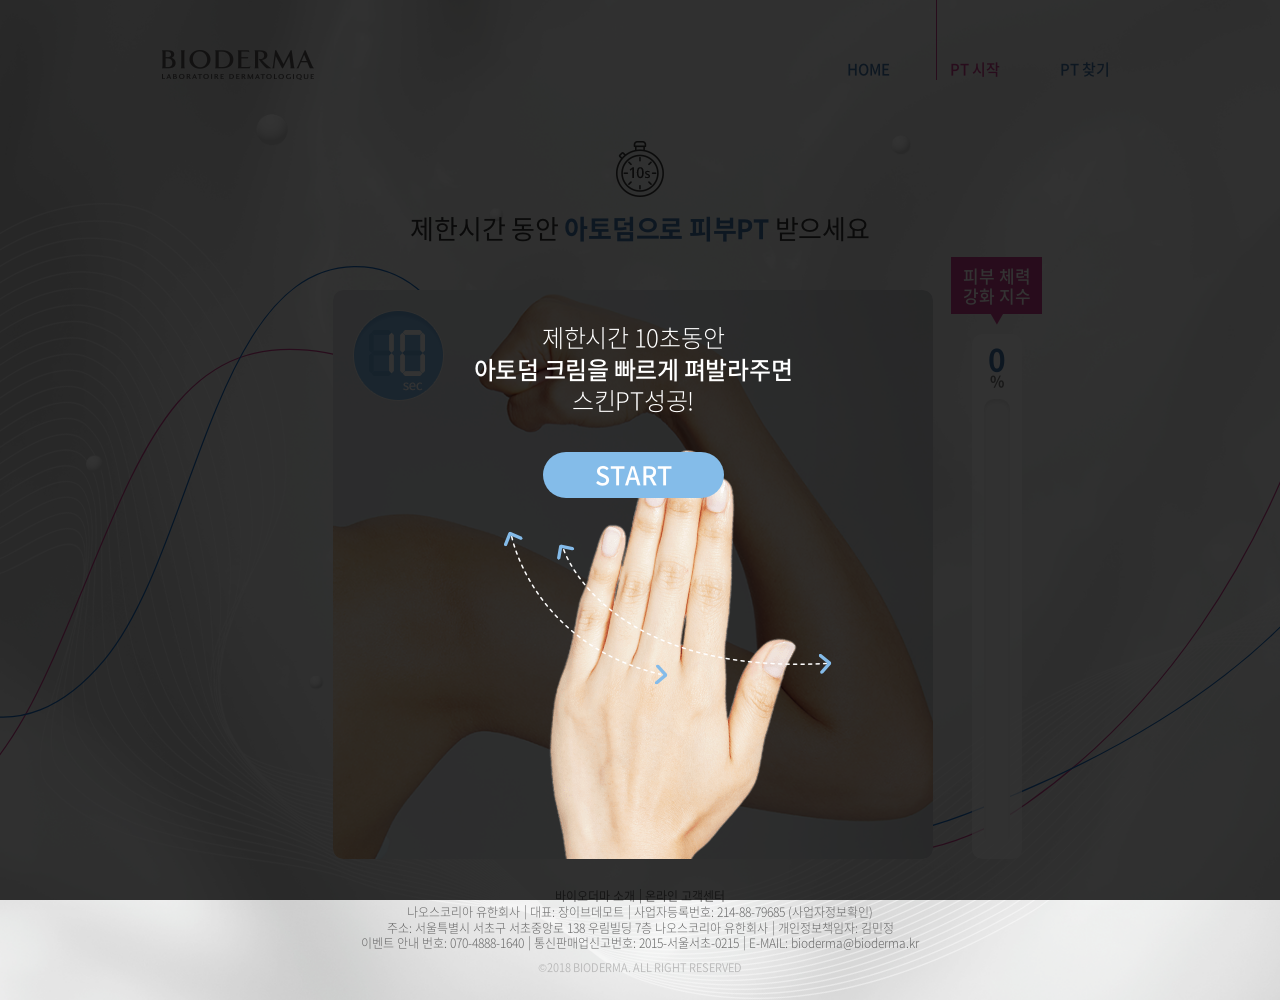
==== commit 7de77365: "게임페이지 수정완료" ====
--- a/body_game.html
+++ b/body_game.html
@@ -74,12 +74,14 @@
 									<img src="./images/game_hand2.png" alt="">
 								</div>
 								<div class="guide-text guide-obj">
-									<div class="pre-count">3</div>
 									<div class="text">
 										제한시간 10초동안<br>
 										<b>아토덤 크림을 빠르게 펴발라주면</b><br>
 										스킨PT성공! 
 									</div>
+									<button class="start-btn" id="game-start">
+										START
+									</button>
 								</div>
 								<div class="guide-line guide-obj">
 									<img src="./images/game_pre_line.png" alt="">
@@ -383,6 +385,13 @@
 		</div>
 		<!--		<input type="button" id="sample-btn" data-popup="#pt-pass">-->
 		<script type="text/javascript">
+			$('#game-start').on('click', function() {
+				$('.content.game').addClass('started');
+				if(!gameController.firstPower) {
+					gameController.firstPower = true;
+					timer(1000);
+				}
+			});
 			$(window).on('load', function() {
 				//				$('#sample-btn').trigger('click');
 			});
@@ -413,10 +422,10 @@
 				snap: true,
 				snapMode: "inner",
 				start: function( event, ui ) {
-					if(!gameController.firstPower) {
-						gameController.firstPower = true;
-						timer(0);
-					}
+//					if(!gameController.firstPower) {
+//						gameController.firstPower = true;
+//						timer(0);
+//					}
 				},
 				drag: function( event, ui ) {
 					gameController.dragging = true;
--- a/css/style.css
+++ b/css/style.css
@@ -314,6 +314,8 @@
 	width: 100%;
 	height: 100%;
 	overflow: hidden;
+	position: relative;
+	z-index: 99;
 }
 .content.sub > .wrapper .visual-wrap {
 	width: 100%;
@@ -328,14 +330,19 @@
 	height: 56px;
 	margin: 0 auto 15px;
 }
+.content.game.started .game-container .guide-obj {
+	visibility: hidden;
+	opacity: 0;
+}
+.content.game.started .game-container .pre-layer {
+	visibility: hidden;
+	opacity: 0;
+}
 .content.game .game-container .guide-obj {
-	display: none;
-}
-.content.game .game-container.started .pre-layer {
+	transition: all 0.3s ease;
+}
+.content.game .pre-layer {
 /*	display: none;*/
-}
-.content.game .pre-layer {
-	display: none;
 	position: fixed;
 	top: 120px;
 	left: 0;
@@ -343,6 +350,7 @@
 	bottom: 133px;
 	background: rgba(0, 0, 0, 0.8);
 	z-index: 100;
+	transition: all 0.3s ease;
 /*	height: calc(100% - 253px);*/
 }
 .content.sub > .wrapper .visual-wrap .title-group .text {
@@ -377,7 +385,6 @@
 	top: 20px;
 	width: 91px;
 	height: 91px;
-	z-index: 101;
 }
 .content.game .visual-wrap .game-container .frame .timer .bg {
 	background: url(../images/game_timer.png) center / cover no-repeat;
@@ -423,16 +430,21 @@
 	text-align: center;
 	z-index: 100;
 }
-.content.game .visual-wrap .game-container .frame .guide-text .pre-count {
-	font-size: 60px;
-	font-weight: 700;
-	color: #84bce9;
-	letter-spacing: -0.5px;
-	margin-bottom: 20px;
-}
 .content.game .visual-wrap .game-container .frame .guide-text .text {
 	font-size: 24px;
+	font-weight: 300;
 	letter-spacing: -0.25px;
+	color: #ffffff;
+}
+.content.game .visual-wrap .game-container .frame .guide-text .start-btn {
+	display: block;
+	width: 181px;
+	height: 46px;
+	margin: 36px auto 0;
+	font-size: 25px;
+	font-weight: 700;
+	background: #84bce9;
+	border-radius: 23px;
 	color: #ffffff;
 }
 .content.game .visual-wrap .game-container .frame .guide-line {
